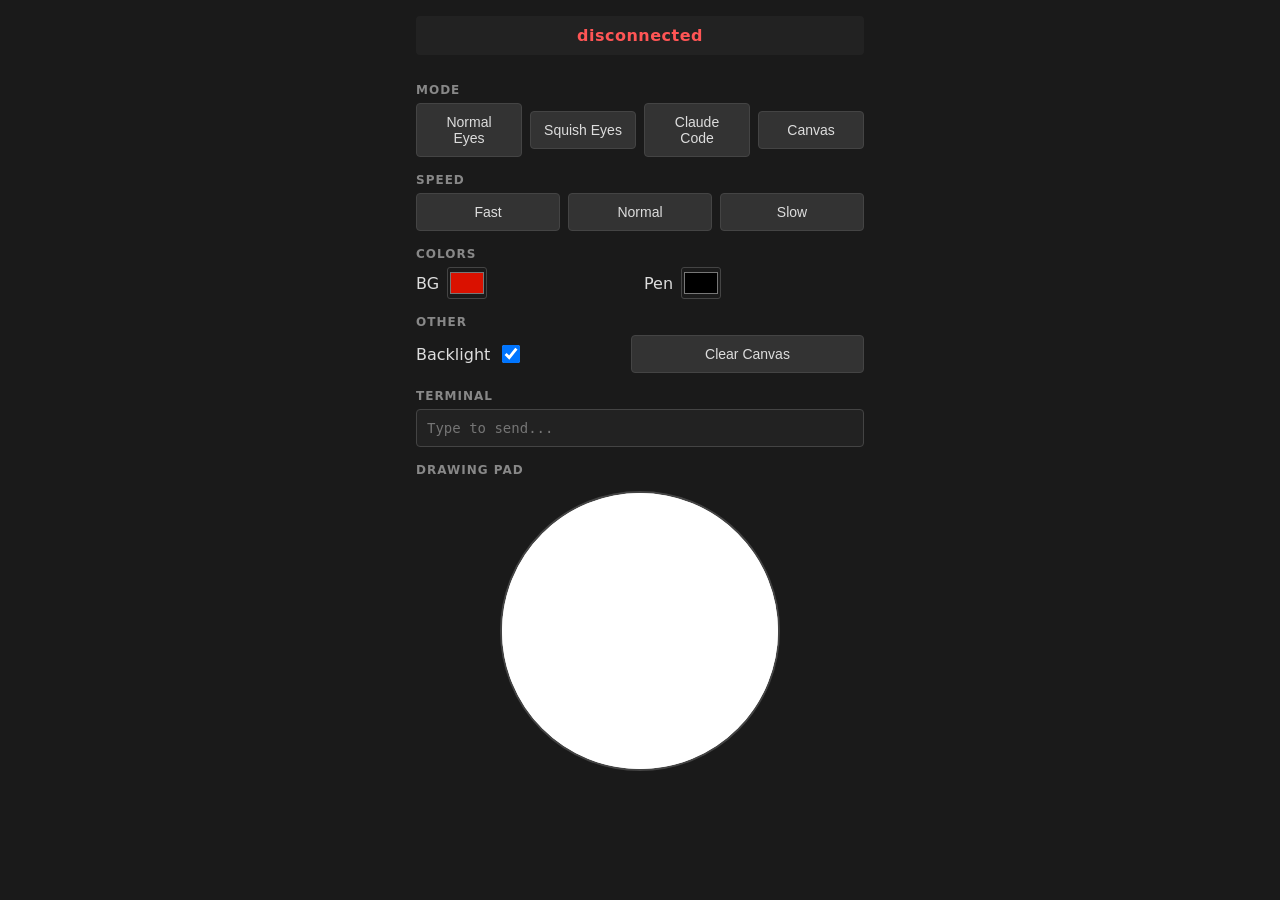
==== data/index.html @ 0524158a "feat(v0.1.0):完成原项目 4 mode 移植 + Web 控制 - 4 mode：EyesNormal / EyesSquish / ClaudeCode / Canvas（圆屏 UI 适" ====
<!doctype html>
<html lang="en">
<head>
<meta charset="utf-8">
<meta name="viewport" content="width=device-width, initial-scale=1">
<title>Clawd Mochi</title>
<link rel="stylesheet" href="style.css">
</head>
<body>
  <div id="status" class="connecting">connecting...</div>

  <section class="controls">
    <h3>Mode</h3>
    <div class="row">
      <button class="mode-btn" data-mode="normal_eyes">Normal Eyes</button>
      <button class="mode-btn" data-mode="squish_eyes">Squish Eyes</button>
      <button class="mode-btn" data-mode="claude_code">Claude Code</button>
      <button class="mode-btn" data-mode="canvas">Canvas</button>
    </div>

    <h3>Speed</h3>
    <div class="row">
      <button class="speed-btn" data-speed="1">Fast</button>
      <button class="speed-btn" data-speed="2">Normal</button>
      <button class="speed-btn" data-speed="3">Slow</button>
    </div>

    <h3>Colors</h3>
    <div class="row">
      <label>BG <input type="color" id="bg-color" value="#DA1100"></label>
      <label class="canvas-only">Pen <input type="color" id="pen-color" value="#000000"></label>
    </div>

    <h3>Other</h3>
    <div class="row">
      <label class="switch">Backlight <input type="checkbox" id="backlight" checked></label>
      <button id="clear-canvas" class="canvas-only">Clear Canvas</button>
    </div>

    <h3 class="claude-only">Terminal</h3>
    <div class="row claude-only">
      <input type="text" id="term-input" placeholder="Type to send..." autocomplete="off">
    </div>

    <h3 class="canvas-only">Drawing Pad</h3>
    <div class="row canvas-only pad-row">
      <canvas id="pad" width="240" height="240"></canvas>
    </div>
  </section>

  <script src="app.js"></script>
</body>
</html>
---- data/style.css ----
* { box-sizing: border-box; }
html, body {
    margin: 0;
    padding: 0;
    min-height: 100vh;
    background: #1a1a1a;
    color: #ddd;
    font: 16px -apple-system, system-ui, sans-serif;
}
body {
    display: flex;
    flex-direction: column;
    padding: 16px;
    max-width: 480px;
    margin: 0 auto;
}
#status {
    text-align: center;
    font-weight: 600;
    letter-spacing: 0.5px;
    padding: 10px;
    margin-bottom: 12px;
    border-radius: 4px;
    background: #222;
}
#status.connecting   { color: #888; }
#status.connected    { color: #5dd; }
#status.disconnected { color: #f55; }

.controls h3 {
    margin: 16px 0 6px;
    font-size: 12px;
    color: #888;
    text-transform: uppercase;
    letter-spacing: 1px;
}
.row {
    display: flex;
    gap: 8px;
    flex-wrap: wrap;
    align-items: center;
}
button {
    flex: 1;
    min-width: 80px;
    padding: 10px 12px;
    background: #333;
    border: 1px solid #444;
    color: #ddd;
    border-radius: 4px;
    font-size: 14px;
    cursor: pointer;
}
button:hover { background: #404040; }
button.active {
    background: #5dd;
    color: #1a1a1a;
    border-color: #5dd;
    font-weight: 600;
}
label {
    display: flex;
    align-items: center;
    gap: 8px;
    flex: 1;
}
input[type="color"] {
    width: 40px;
    height: 32px;
    padding: 0;
    border: 1px solid #444;
    background: transparent;
    cursor: pointer;
    border-radius: 3px;
}
input[type="checkbox"] {
    width: 18px;
    height: 18px;
}
input[type="text"] {
    flex: 1;
    padding: 10px;
    background: #222;
    border: 1px solid #444;
    color: #ddd;
    border-radius: 4px;
    font: 14px monospace;
    width: 100%;
}

/* 弱隐藏（plan 决策 #6）：不彻底 display:none 避免布局跳动 */
[disabled],
.canvas-only.disabled,
.claude-only.disabled {
    opacity: 0.35;
    pointer-events: none;
}

/* Phase 7 Drawing Pad */
.pad-row {
    justify-content: center;
    padding: 8px 0;
}
#pad {
    width: 100%;
    max-width: 280px;
    aspect-ratio: 1 / 1;
    height: auto;
    border-radius: 50%;
    background: #fff;
    border: 2px solid #444;
    touch-action: none;  /* 防止触摸滑动滚屏 */
    cursor: crosshair;
    display: block;
}
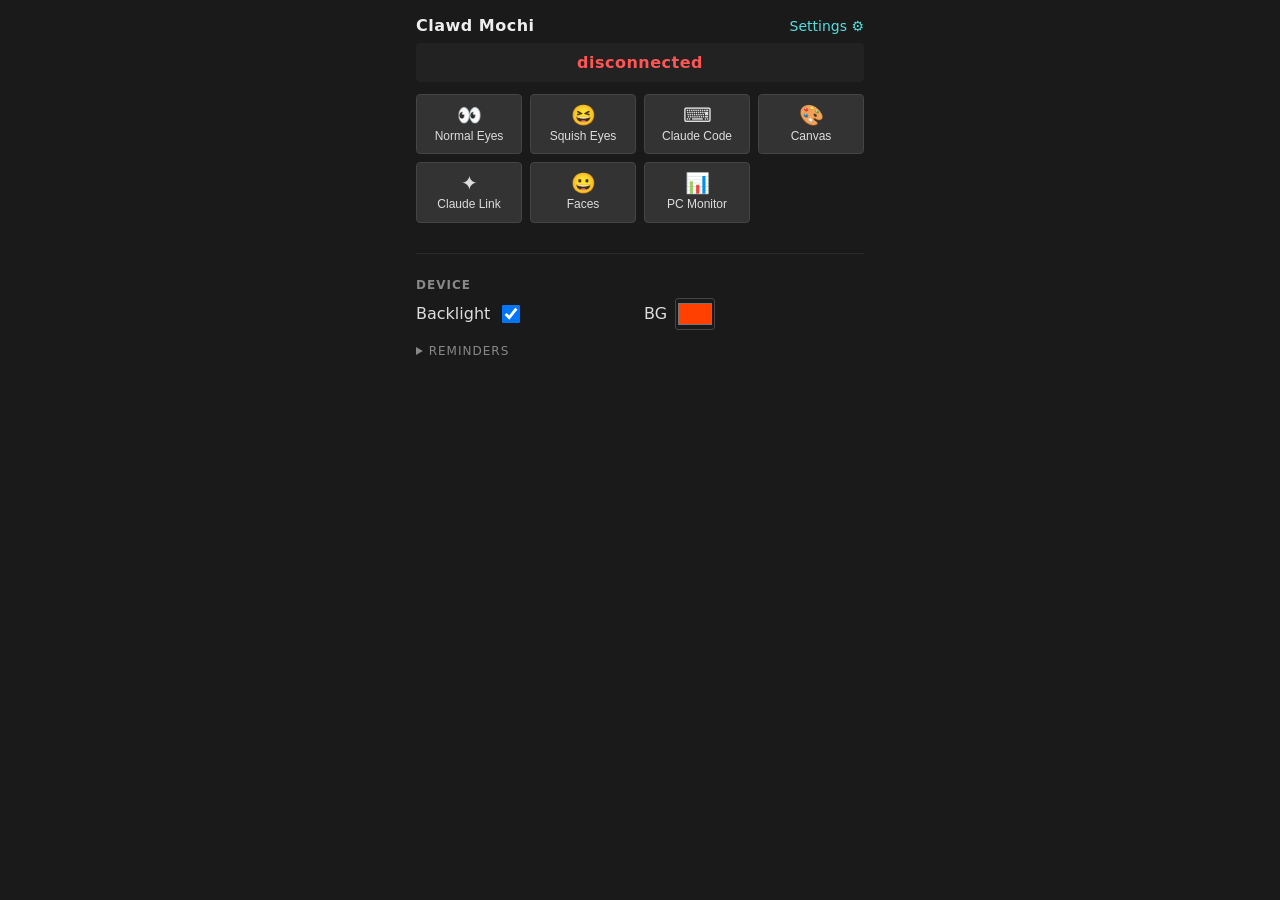
==== commit 0aa0956b: "feat(v0.2.0):mumuer1024 扩展 + Claude Code 联动（Phase 9-15） - WiFi 配网：按需开放 AP + captive portal + 二维码 → S" ====
--- a/data/index.html
+++ b/data/index.html
@@ -5,47 +5,127 @@
 <meta name="viewport" content="width=device-width, initial-scale=1">
 <title>Clawd Mochi</title>
 <link rel="stylesheet" href="style.css">
+<style>
+  .rem-list { list-style:none; padding:0; margin:6px 0 0; }
+  .rem-item { display:flex; align-items:center; gap:8px; padding:6px 8px; margin:4px 0;
+              background:#222; border:1px solid #333; border-radius:4px; font-size:13px; color:#ddd; }
+  .rem-item .rem-when { font-family:monospace; color:#5dd; }
+  .rem-item .rem-text { flex:1; overflow:hidden; text-overflow:ellipsis; white-space:nowrap; }
+  .rem-item .rem-tag  { color:#888; font-size:11px; }
+  .rem-item button    { background:#3a2222; border:1px solid #633; color:#f88; padding:2px 9px; }
+</style>
 </head>
 <body>
+  <div class="topbar">
+    <span class="brand">Clawd Mochi</span>
+    <a href="settings.html" class="settings-link">Settings &#9881;</a>
+  </div>
   <div id="status" class="connecting">connecting...</div>
 
-  <section class="controls">
-    <h3>Mode</h3>
-    <div class="row">
-      <button class="mode-btn" data-mode="normal_eyes">Normal Eyes</button>
-      <button class="mode-btn" data-mode="squish_eyes">Squish Eyes</button>
-      <button class="mode-btn" data-mode="claude_code">Claude Code</button>
-      <button class="mode-btn" data-mode="canvas">Canvas</button>
+  <nav class="modes">
+    <button class="mode-btn" data-mode="normal_eyes"><span class="ic">&#128064;</span>Normal Eyes</button>
+    <button class="mode-btn" data-mode="squish_eyes"><span class="ic">&#128518;</span>Squish Eyes</button>
+    <button class="mode-btn" data-mode="claude_code"><span class="ic">&#9000;</span>Claude Code</button>
+    <button class="mode-btn" data-mode="canvas"><span class="ic">&#127912;</span>Canvas</button>
+    <button class="mode-btn" data-mode="claude_status"><span class="ic">&#10022;</span>Claude Link</button>
+    <button class="mode-btn" data-mode="face_show"><span class="ic">&#128512;</span>Faces</button>
+    <button class="mode-btn" data-mode="pc_monitor"><span class="ic">&#128202;</span>PC Monitor</button>
+  </nav>
+
+  <section class="panels">
+    <!-- Normal + Squish Eyes：共用 Speed -->
+    <div class="panel" data-panel="normal_eyes squish_eyes">
+      <h3>Speed</h3>
+      <div class="row">
+        <button class="speed-btn" data-speed="1">Fast</button>
+        <button class="speed-btn" data-speed="2">Normal</button>
+        <button class="speed-btn" data-speed="3">Slow</button>
+      </div>
     </div>
 
-    <h3>Speed</h3>
-    <div class="row">
-      <button class="speed-btn" data-speed="1">Fast</button>
-      <button class="speed-btn" data-speed="2">Normal</button>
-      <button class="speed-btn" data-speed="3">Slow</button>
+    <!-- Claude Code：终端输入 -->
+    <div class="panel" data-panel="claude_code">
+      <h3>Terminal</h3>
+      <div class="row">
+        <input type="text" id="term-input" placeholder="Type to send..." autocomplete="off">
+      </div>
+      <p class="hint-text">Keystrokes stream live to the device terminal.</p>
     </div>
 
-    <h3>Colors</h3>
-    <div class="row">
-      <label>BG <input type="color" id="bg-color" value="#DA1100"></label>
-      <label class="canvas-only">Pen <input type="color" id="pen-color" value="#000000"></label>
+    <!-- Canvas：画笔 + 清屏 + 画板 -->
+    <div class="panel" data-panel="canvas">
+      <h3>Canvas</h3>
+      <div class="row">
+        <label>Pen <input type="color" id="pen-color" value="#000000"></label>
+        <button id="clear-canvas">Clear</button>
+      </div>
+      <div class="row pad-row">
+        <canvas id="pad" width="240" height="240"></canvas>
+      </div>
     </div>
 
-    <h3>Other</h3>
+    <!-- Claude Link：会话状态展示 -->
+    <div class="panel" data-panel="claude_status">
+      <h3>Claude Link</h3>
+      <div class="cc-box">
+        <span id="cc-badge" class="cc-pill cc-idle">idle</span>
+        <div id="cc-scope-info" class="cc-scope">All projects</div>
+      </div>
+      <a href="settings.html" class="settings-link">Configure style &amp; scope &rarr;</a>
+    </div>
+
+    <!-- Faces：表情下拉 -->
+    <div class="panel" data-panel="face_show">
+      <h3>Face</h3>
+      <div class="row">
+        <label>Expression <select id="face-id"></select></label>
+      </div>
+    </div>
+
+    <!-- PC Monitor：① 实时镜像  ② 设备显示配置 -->
+    <div class="panel" data-panel="pc_monitor">
+      <div class="pc-live-head">
+        <h3>Live</h3>
+        <span id="pc-clock">--:--</span>
+      </div>
+      <div id="pc-hint" class="hide"></div>
+      <div id="pc-stats" class="pc-grid"></div>
+
+      <h3>Device Display</h3>
+      <div class="row">
+        <button class="mon-mode-btn" data-rotate="1">Rotate</button>
+        <button class="mon-mode-btn" data-rotate="0">Single</button>
+      </div>
+      <div class="mon-rotate-only">
+        <div class="row">
+          <label>Interval <input type="number" id="mon-interval" min="3" max="600"> s</label>
+        </div>
+        <div class="row mon-cats" id="mon-cats"></div>
+      </div>
+      <div class="mon-single-only">
+        <div class="row"><label>Show <select id="mon-cat"></select></label></div>
+      </div>
+    </div>
+  </section>
+
+  <section class="global">
+    <h3>Device</h3>
     <div class="row">
       <label class="switch">Backlight <input type="checkbox" id="backlight" checked></label>
-      <button id="clear-canvas" class="canvas-only">Clear Canvas</button>
+      <label>BG <input type="color" id="bg-color" value="#ff4000"></label>
     </div>
-
-    <h3 class="claude-only">Terminal</h3>
-    <div class="row claude-only">
-      <input type="text" id="term-input" placeholder="Type to send..." autocomplete="off">
-    </div>
-
-    <h3 class="canvas-only">Drawing Pad</h3>
-    <div class="row canvas-only pad-row">
-      <canvas id="pad" width="240" height="240"></canvas>
-    </div>
+    <details class="rem-details">
+      <summary>Reminders</summary>
+      <div class="row">
+        <input type="time" id="rem-time">
+        <input type="text" id="rem-msg" placeholder="Message..." autocomplete="off" maxlength="20">
+      </div>
+      <div class="row">
+        <label class="switch">Daily <input type="checkbox" id="rem-daily"></label>
+        <button id="rem-add">Add</button>
+      </div>
+      <ul id="rem-list" class="rem-list"></ul>
+    </details>
   </section>
 
   <script src="app.js"></script>
--- a/data/style.css
+++ b/data/style.css
@@ -27,7 +27,7 @@
 #status.connected    { color: #5dd; }
 #status.disconnected { color: #f55; }
 
-.controls h3 {
+h3 {
     margin: 16px 0 6px;
     font-size: 12px;
     color: #888;
@@ -87,14 +87,41 @@
     font: 14px monospace;
     width: 100%;
 }
-
-/* 弱隐藏（plan 决策 #6）：不彻底 display:none 避免布局跳动 */
-[disabled],
-.canvas-only.disabled,
-.claude-only.disabled {
+select {
+    flex: 1;
+    padding: 10px;
+    background: #222;
+    border: 1px solid #444;
+    color: #ddd;
+    border-radius: 4px;
+    font: 14px system-ui, sans-serif;
+    min-width: 180px;
+}
+option {
+    background: #222;
+    color: #ddd;
+}
+
+/* 真正 disabled 的控件（如不可用的 mon-cat 复选）置灰 */
+[disabled] {
     opacity: 0.35;
     pointer-events: none;
 }
+
+/* Phase 14b PC Monitor 配置 */
+.hide { display: none; }
+.mon-cats { gap: 6px; }
+.mon-cat-chk {
+    flex: 0 0 auto;
+    gap: 5px;
+    padding: 6px 9px;
+    background: #222;
+    border: 1px solid #333;
+    border-radius: 4px;
+    font-size: 13px;
+}
+.mon-cat-chk.disabled { opacity: 0.35; }
+#mon-interval { width: 64px; flex: 0 0 auto; }
 
 /* Phase 7 Drawing Pad */
 .pad-row {
@@ -113,3 +140,149 @@
     cursor: crosshair;
     display: block;
 }
+
+/* === Phase 15：mode 入口 + 每 mode 容器 + PC 实时镜像 === */
+
+/* 顶栏 */
+.topbar {
+    display: flex;
+    align-items: center;
+    justify-content: space-between;
+    margin-bottom: 8px;
+}
+.brand { font-weight: 700; letter-spacing: 0.5px; color: #eee; }
+.settings-link { color: #5dd; text-decoration: none; font-size: 14px; }
+.settings-link:hover { text-decoration: underline; }
+
+/* mode 入口网格（tile chips） */
+.modes {
+    display: grid;
+    grid-template-columns: repeat(auto-fit, minmax(92px, 1fr));
+    gap: 8px;
+    margin-bottom: 14px;
+}
+.modes .mode-btn {
+    flex: none;
+    min-width: 0;
+    display: flex;
+    flex-direction: column;
+    align-items: center;
+    gap: 4px;
+    padding: 10px 6px;
+    font-size: 12px;
+    line-height: 1.2;
+    text-align: center;
+}
+.modes .mode-btn .ic { font-size: 20px; line-height: 1; }
+
+/* 每 mode 容器：只显 .active */
+.panel { display: none; }
+.panel.active {
+    display: block;
+    background: #202024;
+    border: 1px solid #2e2e33;
+    border-radius: 8px;
+    padding: 2px 14px 14px;
+}
+.panel h3:first-child { margin-top: 10px; }
+.panel .settings-link { display: inline-block; margin-top: 10px; }
+.hint-text { font-size: 12px; color: #777; margin: 8px 0 0; }
+
+/* Claude Link 状态展示 */
+.cc-box {
+    display: flex;
+    flex-direction: column;
+    align-items: center;
+    gap: 8px;
+    padding: 12px 0;
+}
+.cc-pill {
+    display: inline-block;
+    padding: 8px 22px;
+    border-radius: 999px;
+    font-weight: 700;
+    font-size: 18px;
+    text-transform: uppercase;
+    letter-spacing: 1px;
+}
+.cc-idle    { background: #444;    color: #bbb; }
+.cc-working { background: #3FB984; color: #10231a; }
+.cc-waiting { background: #F2B544; color: #2a2000; }
+.cc-scope { font-size: 13px; color: #888; }
+
+/* PC Monitor 实时镜像 */
+.pc-live-head {
+    display: flex;
+    align-items: baseline;
+    justify-content: space-between;
+    margin-bottom: 12px;
+    padding-bottom: 8px;
+    border-bottom: 1px solid #2a2a30;
+}
+.pc-live-head h3 { margin-bottom: 0; }
+#pc-clock { font-family: monospace; font-size: 18px; color: #5dd; }
+#pc-hint {
+    padding: 14px;
+    text-align: center;
+    color: #888;
+    background: #1c1c20;
+    border: 1px solid #2e2e33;
+    border-radius: 6px;
+    margin: 8px 0;
+}
+.pc-grid {
+    display: grid;
+    grid-template-columns: repeat(auto-fit, minmax(140px, 1fr));
+    gap: 10px;
+    margin: 0 0 4px;
+}
+.pc-card {
+    background: #1c1c20;
+    border: 1px solid #2a2a30;
+    border-left: 3px solid var(--acc);
+    border-radius: 6px;
+    padding: 11px 12px;
+    display: flex;
+    flex-direction: column;
+    gap: 6px;
+}
+.pc-cat {
+    font-size: 12px;
+    font-weight: 700;
+    letter-spacing: 1px;
+    text-transform: uppercase;
+    color: var(--acc);
+}
+.pc-main {
+    font-size: 26px;
+    font-weight: 700;
+    color: #f3f3ee;
+    margin: 0;
+    line-height: 1;
+}
+.pc-bar {
+    height: 6px;
+    background: #333;
+    border-radius: 3px;
+    overflow: hidden;
+    margin: 0;
+}
+.pc-bar-fill { height: 100%; background: var(--acc); border-radius: 3px; }
+.pc-row { font-size: 12px; color: #bbb; font-family: monospace; line-height: 1.35; }
+
+/* 全局区（跨 mode 常驻） */
+.global {
+    margin-top: 16px;
+    border-top: 1px solid #2a2a2a;
+    padding-top: 8px;
+}
+.rem-details { margin-top: 8px; }
+.rem-details summary {
+    cursor: pointer;
+    font-size: 12px;
+    color: #888;
+    text-transform: uppercase;
+    letter-spacing: 1px;
+    padding: 6px 0;
+}
+.rem-details summary:hover { color: #bbb; }
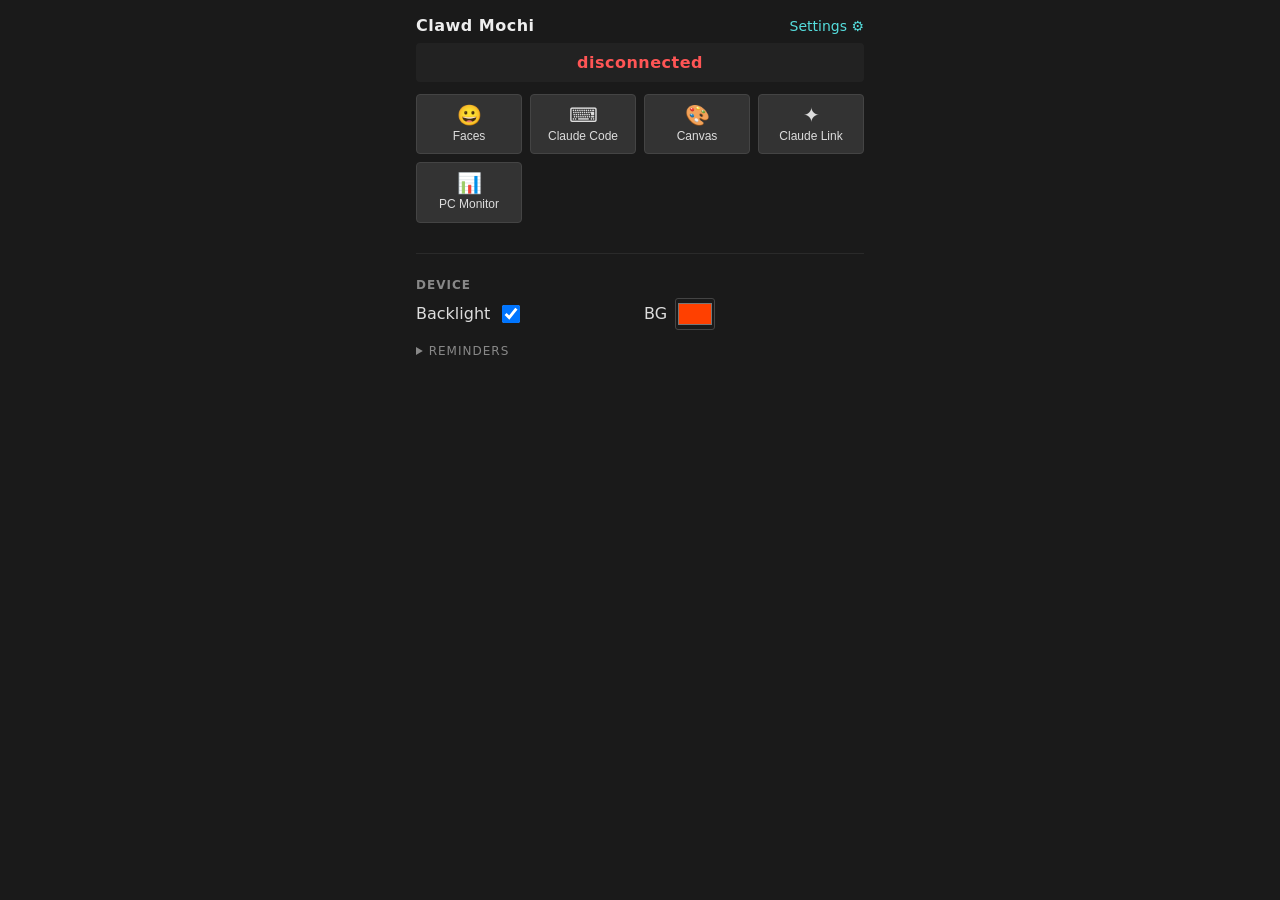
==== commit 4f5c85bb: "feat(v0.3.0):M5Dial 硬件交互 + 模式整合 + Canvas 设备端清屏（Phase 17-19） Co-Authored-By: Claude Opus 4.8 (1M cont" ====
--- a/data/index.html
+++ b/data/index.html
@@ -23,26 +23,14 @@
   <div id="status" class="connecting">connecting...</div>
 
   <nav class="modes">
-    <button class="mode-btn" data-mode="normal_eyes"><span class="ic">&#128064;</span>Normal Eyes</button>
-    <button class="mode-btn" data-mode="squish_eyes"><span class="ic">&#128518;</span>Squish Eyes</button>
+    <button class="mode-btn" data-mode="face_show"><span class="ic">&#128512;</span>Faces</button>
     <button class="mode-btn" data-mode="claude_code"><span class="ic">&#9000;</span>Claude Code</button>
     <button class="mode-btn" data-mode="canvas"><span class="ic">&#127912;</span>Canvas</button>
     <button class="mode-btn" data-mode="claude_status"><span class="ic">&#10022;</span>Claude Link</button>
-    <button class="mode-btn" data-mode="face_show"><span class="ic">&#128512;</span>Faces</button>
     <button class="mode-btn" data-mode="pc_monitor"><span class="ic">&#128202;</span>PC Monitor</button>
   </nav>
 
   <section class="panels">
-    <!-- Normal + Squish Eyes：共用 Speed -->
-    <div class="panel" data-panel="normal_eyes squish_eyes">
-      <h3>Speed</h3>
-      <div class="row">
-        <button class="speed-btn" data-speed="1">Fast</button>
-        <button class="speed-btn" data-speed="2">Normal</button>
-        <button class="speed-btn" data-speed="3">Slow</button>
-      </div>
-    </div>
-
     <!-- Claude Code：终端输入 -->
     <div class="panel" data-panel="claude_code">
       <h3>Terminal</h3>
@@ -64,7 +52,7 @@
       </div>
     </div>
 
-    <!-- Claude Link：会话状态展示 -->
+    <!-- Claude Link：会话状态展示 + idle 节奏（speed 唯一消费者）-->
     <div class="panel" data-panel="claude_status">
       <h3>Claude Link</h3>
       <div class="cc-box">
@@ -72,6 +60,12 @@
         <div id="cc-scope-info" class="cc-scope">All projects</div>
       </div>
       <a href="settings.html" class="settings-link">Configure style &amp; scope &rarr;</a>
+      <h3>Idle Speed</h3>
+      <div class="row">
+        <button class="speed-btn" data-speed="1">Fast</button>
+        <button class="speed-btn" data-speed="2">Normal</button>
+        <button class="speed-btn" data-speed="3">Slow</button>
+      </div>
     </div>
 
     <!-- Faces：表情下拉 -->
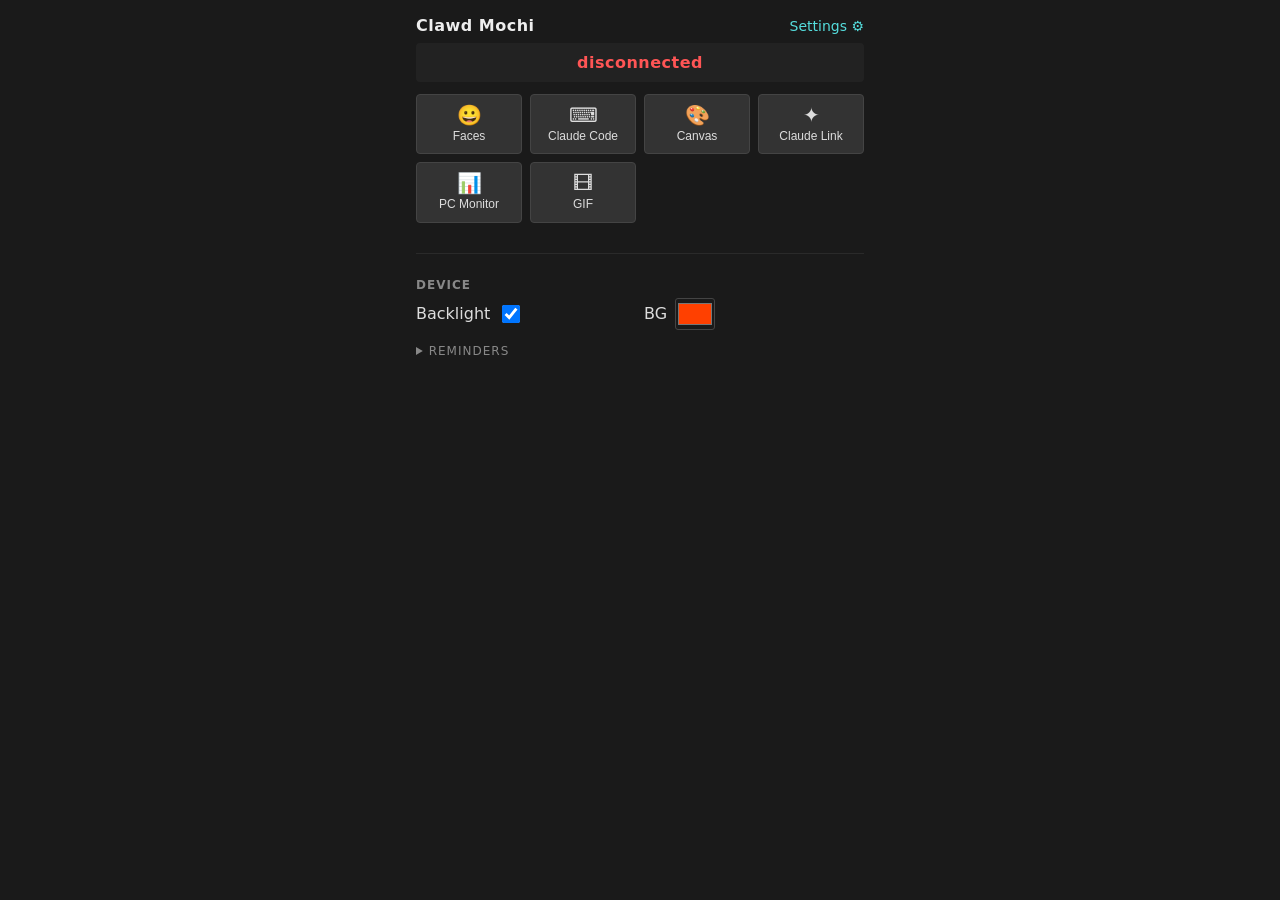
==== commit d15bd578: "feat(v0.4.0):GIF Player Web 上传设备端解码循环播放 + 大缓冲 OOM 修复 - GIF Player 第 6 个轮询 mode：Web 上传 → bitbank2 Ani" ====
--- a/data/index.html
+++ b/data/index.html
@@ -13,6 +13,13 @@
   .rem-item .rem-text { flex:1; overflow:hidden; text-overflow:ellipsis; white-space:nowrap; }
   .rem-item .rem-tag  { color:#888; font-size:11px; }
   .rem-item button    { background:#3a2222; border:1px solid #633; color:#f88; padding:2px 9px; }
+  .gif-list { list-style:none; padding:0; margin:6px 0 0; }
+  .gif-item { display:flex; align-items:center; gap:8px; padding:6px 8px; margin:4px 0;
+              background:#222; border:1px solid #333; border-radius:4px; font-size:13px; color:#ddd; }
+  .gif-item.playing { border-color:#5dd; }
+  .gif-item .gif-name { flex:1; overflow:hidden; text-overflow:ellipsis; white-space:nowrap; }
+  .gif-item .gif-del  { background:#3a2222; border:1px solid #633; color:#f88; padding:2px 9px; }
+  .gif-empty { color:#888; font-size:13px; padding:6px 2px; }
 </style>
 </head>
 <body>
@@ -28,6 +35,7 @@
     <button class="mode-btn" data-mode="canvas"><span class="ic">&#127912;</span>Canvas</button>
     <button class="mode-btn" data-mode="claude_status"><span class="ic">&#10022;</span>Claude Link</button>
     <button class="mode-btn" data-mode="pc_monitor"><span class="ic">&#128202;</span>PC Monitor</button>
+    <button class="mode-btn" data-mode="gif_player"><span class="ic">&#127902;</span>GIF</button>
   </nav>
 
   <section class="panels">
@@ -100,6 +108,17 @@
         <div class="row"><label>Show <select id="mon-cat"></select></label></div>
       </div>
     </div>
+
+    <!-- GIF Player：上传 + 图库（≤4 张，旋钮可切换）-->
+    <div class="panel" data-panel="gif_player">
+      <h3>GIF Player</h3>
+      <div class="row">
+        <input type="file" id="gif-file" accept="image/gif">
+        <button id="gif-upload">Upload</button>
+      </div>
+      <p class="hint-text" id="gif-hint">&#8804;240px &middot; &#8804;512KB &middot; up to 4 GIFs</p>
+      <ul id="gif-list" class="gif-list"></ul>
+    </div>
   </section>
 
   <section class="global">
